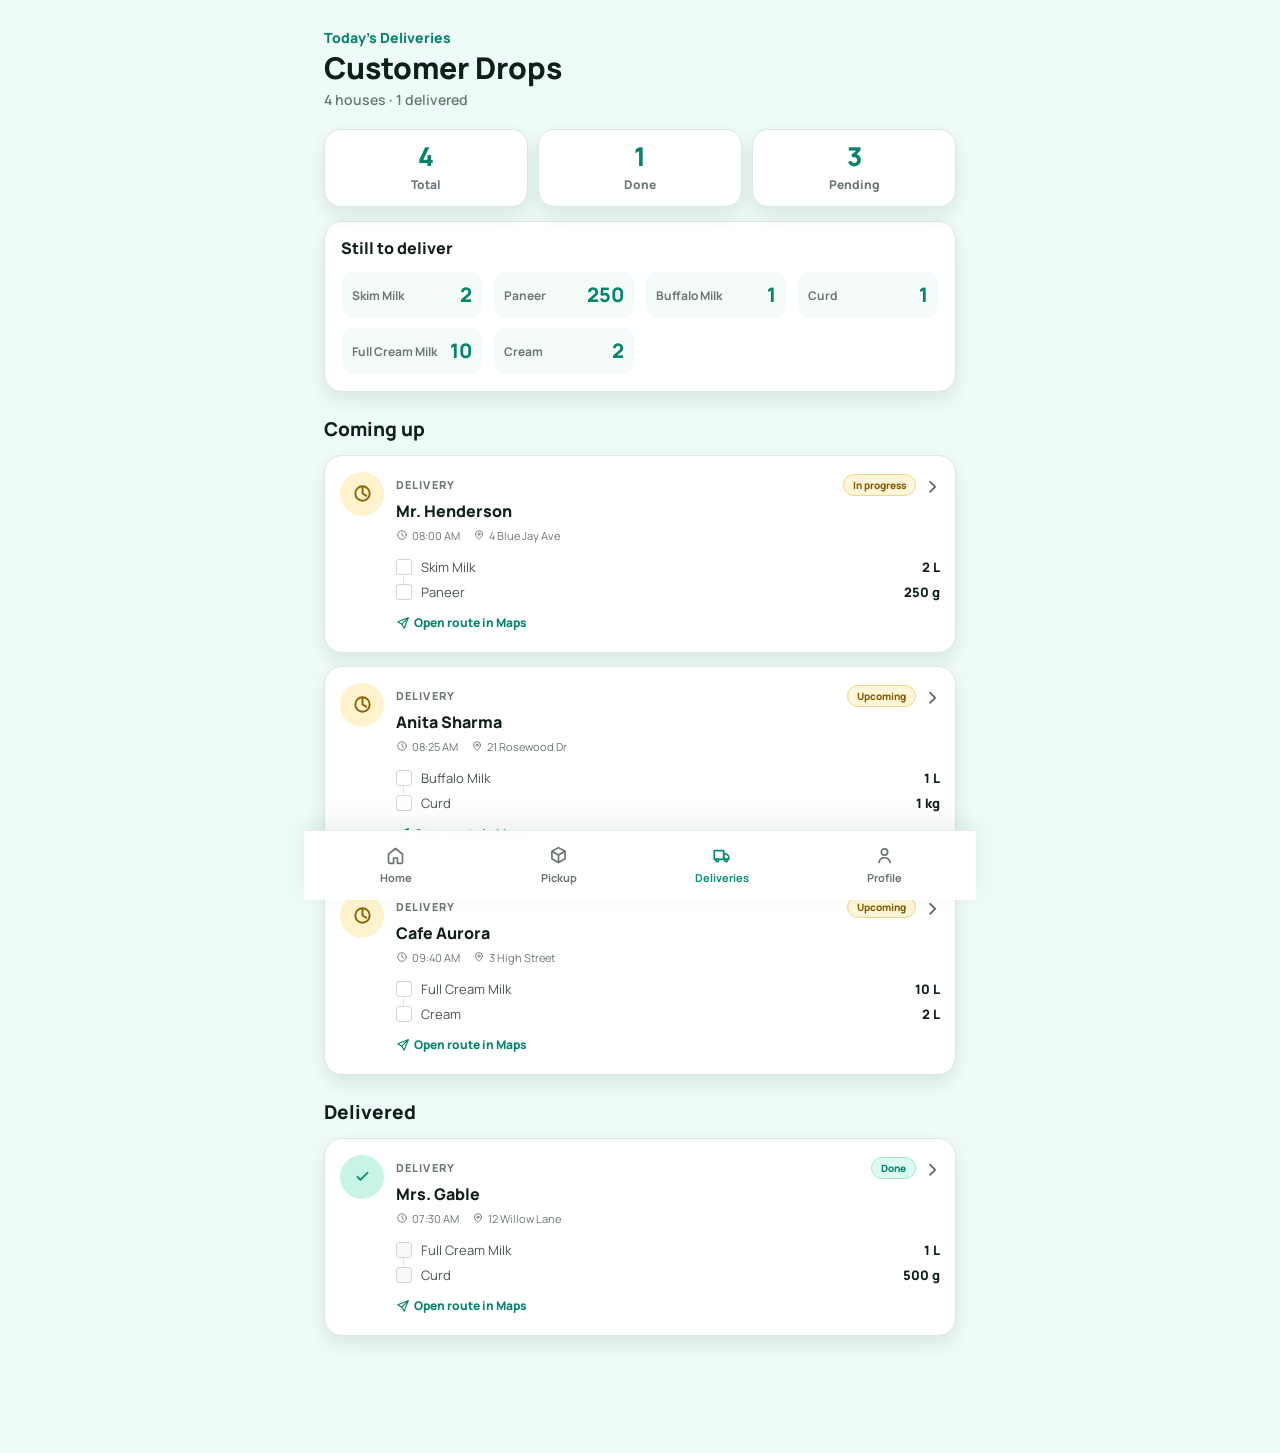
==== deliveries.html @ 5f8d316f "Add files via upload" ====
<!DOCTYPE html>
<html lang="en">
  <head>
    <!--
      Deliveries page bhi same mobile-first setup use karta hai.
      Isse Home, Pickup aur Deliveries pages ek hi app ka part lagte hain.
    -->
    <meta charset="UTF-8" />
    <meta name="viewport" content="width=device-width, initial-scale=1.0" />
    <title>Deliveries - Morning Drop</title>

    <!--
      Same Manrope font yahan bhi use ho raha hai taaki typography poori app mein consistent rahe.
      Agar app ka font later change karna ho to sab pages ke font links ko same update karna.
    -->
    <link rel="preconnect" href="https://fonts.googleapis.com" />
    <link rel="preconnect" href="https://fonts.gstatic.com" crossorigin />
    <link
      href="https://fonts.googleapis.com/css2?family=Manrope:wght@400;500;600;700;800&display=swap"
      rel="stylesheet"
    />
    <link rel="stylesheet" href="styles.css" />
  </head>
  <body>
    <!--
      app-shell mobile canvas maintain karta hai. page-shell top spacing deta hai
      kyunki is screen par Home jaisa green hero header nahi hai.
    -->
    <main class="app-shell page-shell" aria-label="Morning Drop deliveries screen">
      <!--
        Page header user ko batata hai ki woh customer delivery route par hai.
        Subtitle mein total houses aur already delivered count quick summary ke form mein hai.
      -->
      <header class="page-header">
        <p class="page-kicker">Today's Deliveries</p>
        <h1 class="page-title">Customer Drops</h1>
        <p class="page-subtitle">4 houses · 1 delivered</p>
      </header>

      <!--
        Delivery stats strip route ka high-level count dikhata hai:
        total stops, done stops aur pending stops. Yeh rider ko workload instantly batata hai.
      -->
      <section class="stats-grid" aria-label="Delivery progress summary">
        <article class="stat-card">
          <strong>4</strong>
          <span>Total</span>
        </article>
        <article class="stat-card">
          <strong>1</strong>
          <span>Done</span>
        </article>
        <article class="stat-card">
          <strong>3</strong>
          <span>Pending</span>
        </article>
      </section>

      <!--
        Still to deliver panel pending products ka total snapshot dikhata hai.
        Backend aane par yeh values remaining delivery stops se calculate ho sakti hain.
      -->
      <section class="summary-panel" aria-label="Still to deliver">
        <h2>Still to deliver</h2>
        <div class="summary-grid">
          <article class="summary-item">
            <span>Skim Milk</span>
            <strong>2</strong>
          </article>
          <article class="summary-item">
            <span>Paneer</span>
            <strong>250</strong>
          </article>
          <article class="summary-item">
            <span>Buffalo Milk</span>
            <strong>1</strong>
          </article>
          <article class="summary-item">
            <span>Curd</span>
            <strong>1</strong>
          </article>
          <article class="summary-item">
            <span>Full Cream Milk</span>
            <strong>10</strong>
          </article>
          <article class="summary-item">
            <span>Cream</span>
            <strong>2</strong>
          </article>
        </div>
      </section>

      <!--
        Coming up section pending/in-progress deliveries ko route order mein list karta hai.
        Same stop-card component reuse ho raha hai, taaki future data rendering simple rahe.
      -->
      <section class="route-section">
        <h2 class="section-title">Coming up</h2>

        <article class="stop-card">
          <div class="status-icon progress" aria-hidden="true">
            <svg viewBox="0 0 24 24">
              <path d="M12 5v7l4.2 2.5" />
              <circle cx="12" cy="12" r="8.2" />
            </svg>
          </div>
          <div class="stop-content">
            <div class="stop-topline">
              <p class="stop-type">Delivery</p>
              <span class="status-pill progress-pill">In progress</span>
              <span class="chevron" aria-hidden="true">&rsaquo;</span>
            </div>
            <h3>Mr. Henderson</h3>
            <div class="meta-row">
              <span>
                <svg viewBox="0 0 24 24" aria-hidden="true">
                  <circle cx="12" cy="12" r="8.5" />
                  <path d="M12 7.5v5l3.1 1.9" />
                </svg>
                08:00 AM
              </span>
              <span>
                <svg viewBox="0 0 24 24" aria-hidden="true">
                  <path d="M19 10.3c0 5.2-7 10.2-7 10.2s-7-5-7-10.2a7 7 0 0 1 14 0Z" />
                  <circle cx="12" cy="10.3" r="2.2" />
                </svg>
                4 Blue Jay Ave
              </span>
            </div>
            <ul class="items-list">
              <li>
                <span class="fake-check"></span>
                <span>Skim Milk</span>
                <strong>2 L</strong>
              </li>
              <li>
                <span class="fake-check"></span>
                <span>Paneer</span>
                <strong>250 g</strong>
              </li>
            </ul>
            <p class="maps-label">
              <svg viewBox="0 0 24 24" aria-hidden="true">
                <path d="M21 3 10 14" />
                <path d="m21 3-7 18-4-7-7-4 18-7Z" />
              </svg>
              Open route in Maps
            </p>
          </div>
        </article>

        <article class="stop-card">
          <div class="status-icon progress" aria-hidden="true">
            <svg viewBox="0 0 24 24">
              <path d="M12 5v7l4.2 2.5" />
              <circle cx="12" cy="12" r="8.2" />
            </svg>
          </div>
          <div class="stop-content">
            <div class="stop-topline">
              <p class="stop-type">Delivery</p>
              <span class="status-pill progress-pill">Upcoming</span>
              <span class="chevron" aria-hidden="true">&rsaquo;</span>
            </div>
            <h3>Anita Sharma</h3>
            <div class="meta-row">
              <span>
                <svg viewBox="0 0 24 24" aria-hidden="true">
                  <circle cx="12" cy="12" r="8.5" />
                  <path d="M12 7.5v5l3.1 1.9" />
                </svg>
                08:25 AM
              </span>
              <span>
                <svg viewBox="0 0 24 24" aria-hidden="true">
                  <path d="M19 10.3c0 5.2-7 10.2-7 10.2s-7-5-7-10.2a7 7 0 0 1 14 0Z" />
                  <circle cx="12" cy="10.3" r="2.2" />
                </svg>
                21 Rosewood Dr
              </span>
            </div>
            <ul class="items-list">
              <li>
                <span class="fake-check"></span>
                <span>Buffalo Milk</span>
                <strong>1 L</strong>
              </li>
              <li>
                <span class="fake-check"></span>
                <span>Curd</span>
                <strong>1 kg</strong>
              </li>
            </ul>
            <p class="maps-label">
              <svg viewBox="0 0 24 24" aria-hidden="true">
                <path d="M21 3 10 14" />
                <path d="m21 3-7 18-4-7-7-4 18-7Z" />
              </svg>
              Open route in Maps
            </p>
          </div>
        </article>

        <article class="stop-card">
          <div class="status-icon progress" aria-hidden="true">
            <svg viewBox="0 0 24 24">
              <path d="M12 5v7l4.2 2.5" />
              <circle cx="12" cy="12" r="8.2" />
            </svg>
          </div>
          <div class="stop-content">
            <div class="stop-topline">
              <p class="stop-type">Delivery</p>
              <span class="status-pill progress-pill">Upcoming</span>
              <span class="chevron" aria-hidden="true">&rsaquo;</span>
            </div>
            <h3>Cafe Aurora</h3>
            <div class="meta-row">
              <span>
                <svg viewBox="0 0 24 24" aria-hidden="true">
                  <circle cx="12" cy="12" r="8.5" />
                  <path d="M12 7.5v5l3.1 1.9" />
                </svg>
                09:40 AM
              </span>
              <span>
                <svg viewBox="0 0 24 24" aria-hidden="true">
                  <path d="M19 10.3c0 5.2-7 10.2-7 10.2s-7-5-7-10.2a7 7 0 0 1 14 0Z" />
                  <circle cx="12" cy="10.3" r="2.2" />
                </svg>
                3 High Street
              </span>
            </div>
            <ul class="items-list">
              <li>
                <span class="fake-check"></span>
                <span>Full Cream Milk</span>
                <strong>10 L</strong>
              </li>
              <li>
                <span class="fake-check"></span>
                <span>Cream</span>
                <strong>2 L</strong>
              </li>
            </ul>
            <p class="maps-label">
              <svg viewBox="0 0 24 24" aria-hidden="true">
                <path d="M21 3 10 14" />
                <path d="m21 3-7 18-4-7-7-4 18-7Z" />
              </svg>
              Open route in Maps
            </p>
          </div>
        </article>
      </section>

      <!--
        Delivered section completed customer drops ko separate rakhta hai.
        Isse rider pending kaam aur completed history ko easily distinguish kar sakta hai.
      -->
      <section class="route-section">
        <h2 class="section-title">Delivered</h2>

        <article class="stop-card">
          <div class="status-icon done" aria-hidden="true">
            <svg viewBox="0 0 24 24">
              <path d="m6.2 12.4 3.4 3.4 8.2-8.2" />
            </svg>
          </div>
          <div class="stop-content">
            <div class="stop-topline">
              <p class="stop-type">Delivery</p>
              <span class="status-pill">Done</span>
              <span class="chevron" aria-hidden="true">&rsaquo;</span>
            </div>
            <h3>Mrs. Gable</h3>
            <div class="meta-row">
              <span>
                <svg viewBox="0 0 24 24" aria-hidden="true">
                  <circle cx="12" cy="12" r="8.5" />
                  <path d="M12 7.5v5l3.1 1.9" />
                </svg>
                07:30 AM
              </span>
              <span>
                <svg viewBox="0 0 24 24" aria-hidden="true">
                  <path d="M19 10.3c0 5.2-7 10.2-7 10.2s-7-5-7-10.2a7 7 0 0 1 14 0Z" />
                  <circle cx="12" cy="10.3" r="2.2" />
                </svg>
                12 Willow Lane
              </span>
            </div>
            <ul class="items-list">
              <li>
                <span class="fake-check disabled"></span>
                <span>Full Cream Milk</span>
                <strong>1 L</strong>
              </li>
              <li>
                <span class="fake-check disabled"></span>
                <span>Curd</span>
                <strong>500 g</strong>
              </li>
            </ul>
            <p class="maps-label">
              <svg viewBox="0 0 24 24" aria-hidden="true">
                <path d="M21 3 10 14" />
                <path d="m21 3-7 18-4-7-7-4 18-7Z" />
              </svg>
              Open route in Maps
            </p>
          </div>
        </article>
      </section>
    </main>

    <!--
      Bottom nav same app navigation dikhata hai. Deliveries active hai,
      aur baaki tabs real links hain taaki pages ke beech move kar sakein.
    -->
    <nav class="bottom-nav" aria-label="Main navigation">
      <a class="nav-item" href="index.html">
        <svg viewBox="0 0 24 24" aria-hidden="true">
          <path d="m4 10.5 8-6.5 8 6.5v8.8a1.7 1.7 0 0 1-1.7 1.7h-4.1v-6.1H9.8V21H5.7A1.7 1.7 0 0 1 4 19.3v-8.8Z" />
        </svg>
        Home
      </a>
      <a class="nav-item" href="pickup.html">
        <svg viewBox="0 0 24 24" aria-hidden="true">
          <path d="m12 3 7.5 4.2v8.6L12 20l-7.5-4.2V7.2L12 3Z" />
          <path d="M4.8 7.4 12 11.5l7.2-4.1" />
          <path d="M12 11.5V20" />
        </svg>
        Pickup
      </a>
      <a class="nav-item active" href="deliveries.html">
        <svg viewBox="0 0 24 24" aria-hidden="true">
          <path d="M3.7 6.5h10.8v10H3.7z" />
          <path d="M14.5 10h3.2l2.6 3.1v3.4h-5.8z" />
          <circle cx="7.2" cy="17.4" r="1.6" />
          <circle cx="17.3" cy="17.4" r="1.6" />
        </svg>
        Deliveries
      </a>
      <a class="nav-item" href="profile.html">
        <svg viewBox="0 0 24 24" aria-hidden="true">
          <circle cx="12" cy="8" r="3.6" />
          <path d="M5.5 20c.9-3.6 3.2-5.4 6.5-5.4s5.6 1.8 6.5 5.4" />
        </svg>
        Profile
      </a>
    </nav>

    <script src="script.js"></script>
  </body>
</html>
---- styles.css ----
:root {
  /*
    Theme tokens app ke design ka central control room hain.
    Agar future mein color palette, card shadow, ya brand green change karna ho,
    to mostly yahin variables update karne se poori app ka look change ho jayega.
  */
  --bg: #effbf6;
  --surface: #ffffff;
  --ink: #111f1c;
  --muted: #6b7774;
  --line: #dbe9e5;
  --teal: #078f74;
  --teal-deep: #06856c;
  --teal-soft: #c8f4e8;
  --amber: #f6b419;
  --amber-soft: #fff0c8;
  --shadow: 0 8px 18px rgba(19, 76, 65, 0.11);
  font-family: "Manrope", system-ui, -apple-system, BlinkMacSystemFont, "Segoe UI", sans-serif;
}

/*
  Yeh reset ensure karta hai ki padding/border element ke total size ke andar count ho.
  Isse cards aur nav ki width predictable rehti hai jab hum spacing edit karte hain.
*/
* {
  box-sizing: border-box;
}

/*
  Body poori app ka base background aur text color set karta hai.
  Mint background Lovable preview wala light fresh delivery-app feel create karta hai.
*/
body {
  margin: 0;
  min-height: 100vh;
  color: var(--ink);
  background: var(--bg);
}

/*
  Saare inline SVG icons ke liye common style. Stroke currentColor use karta hai,
  isliye icon ka color parent class se control hota hai, alag-alag SVG edit nahi karne padte.
*/
svg {
  display: block;
  width: 100%;
  height: 100%;
  fill: none;
  stroke: currentColor;
  stroke-linecap: round;
  stroke-linejoin: round;
  stroke-width: 1.9;
}

/*
  app-shell app ka mobile canvas hai. Width max 672px rakhi hai taaki desktop par bhi
  app stretched website jaisa na lage, balki mobile app preview jaisa centered dikhe.
*/
.app-shell {
  width: min(100%, 672px);
  margin: 0 auto;
  padding: 0 18px 104px;
}

/*
  Hero top green dashboard block hai. Negative side margin se yeh app-shell padding ke
  bahar tak spread hota hai, aur bottom rounded corners preview jaisa shape dete hain.
*/
.hero {
  margin: 0 -18px;
  background: var(--teal);
  border-radius: 0 0 22px 22px;
}

/*
  Hero inner content ke around breathing space deta hai.
  Agar top header zyada tall/compact chahiye ho to padding yahin change karna.
*/
.hero-inner {
  padding: 26px 18px 24px;
}

/*
  Greeting rider name ke upar small supportive text hai.
  Iska white transparent color hierarchy banata hai: greeting secondary, name primary.
*/
.greeting {
  margin: 0 0 2px;
  color: rgba(255, 255, 255, 0.76);
  font-size: 14px;
  font-weight: 500;
}

/*
  H1 rider ka naam show karta hai. Font weight high rakha hai taaki dashboard mein
  user identity instantly visible ho.
*/
h1 {
  margin: 0 0 21px;
  color: #fff;
  font-size: 24px;
  line-height: 1.1;
  font-weight: 800;
  letter-spacing: 0;
}

/*
  Progress panel hero ke andar translucent card effect banata hai.
  Yeh aaj ke route progress ko header ke andar neatly group karta hai.
*/
.progress-panel {
  padding: 17px 16px 18px;
  border-radius: 18px;
  color: #fff;
  background: rgba(255, 255, 255, 0.12);
}

/*
  Progress row left side label aur right side completed-stop count ko align karta hai.
  Space-between se count hamesha right edge par rahega.
*/
.progress-row {
  display: flex;
  align-items: center;
  justify-content: space-between;
  gap: 16px;
  margin-bottom: 12px;
  font-size: 14px;
  font-weight: 600;
}

.progress-row strong {
  font-size: 14px;
  font-weight: 800;
}

/*
  Progress track yellow fill ke peeche ka base rail hai.
  Rounded pill shape se progress bar app ke soft design system ke saath match karta hai.
*/
.progress-track {
  height: 8px;
  overflow: hidden;
  border-radius: 999px;
  background: rgba(255, 255, 255, 0.19);
}

/*
  Progress fill actual completed progress dikhaata hai. 3/7 roughly 43% hota hai,
  isliye width 43% hai. Backend data aane par yeh value JS se dynamic ho sakti hai.
*/
.progress-fill {
  display: block;
  width: 43%;
  height: 100%;
  border-radius: inherit;
  background: var(--amber);
}

/*
  Quick actions grid Pickups aur Deliveries cards ko side-by-side arrange karta hai.
  Mobile par equal columns se dono cards balanced dikhte hain.
*/
.quick-actions {
  display: grid;
  grid-template-columns: repeat(2, minmax(0, 1fr));
  gap: 12px;
  margin-top: 24px;
}

/*
  Yeh shared card surface hai jo shortcut cards aur stop cards dono ko same white card,
  border aur soft shadow deta hai. Isse app ka visual system consistent rehta hai.
*/
.action-card,
.stop-card {
  background: var(--surface);
  border: 1px solid var(--line);
  box-shadow: var(--shadow);
}

/*
  Action card ke andar icon upar aur text neeche arrange hota hai.
  Min-height fixed hai taaki dono shortcut cards same height ke dikhein.
*/
.action-card {
  min-height: 122px;
  padding: 17px 16px;
  border-radius: 17px;
  display: flex;
  flex-direction: column;
  justify-content: center;
  gap: 14px;
}

/*
  Icon bubble small circular background banata hai. Yeh card ko scan-friendly banata hai,
  taaki user pickup/delivery type ko text padhe bina bhi pehchaan sake.
*/
.icon-bubble {
  display: grid;
  place-items: center;
  width: 40px;
  height: 40px;
  border-radius: 50%;
}

.icon-bubble svg {
  width: 22px;
  height: 22px;
}

/*
  Yeh icon bubble color variants hain. Amber pickup ko warm collection feel deta hai,
  mint delivery ko green app theme ke saath connect karta hai.
*/
.amber {
  color: #5a3d05;
  background: var(--amber-soft);
}

.mint {
  color: var(--teal-deep);
  background: var(--teal-soft);
}

/*
  Shortcut card text styling title ko bold aur subtitle ko muted banata hai.
  Isse card mein action name prominent aur description secondary rehta hai.
*/
.action-card h2 {
  margin: 0 0 2px;
  font-size: 16px;
  line-height: 1.2;
  font-weight: 800;
}

.action-card p {
  margin: 0;
  color: var(--muted);
  font-size: 12px;
  line-height: 1.35;
}

/*
  Route section har major content block ke beech vertical gap deta hai,
  jaise Recent aur Up next sections ek doosre se clearly separate dikhein.
*/
.route-section {
  margin-top: 26px;
}

/*
  Section title list ke label hain. Bold weight se user ko clear grouping milti hai:
  kaunse stops recent hain aur kaunse upcoming.
*/
.section-title {
  margin: 0 0 14px;
  font-size: 19px;
  line-height: 1.2;
  font-weight: 800;
}

/*
  Section heading row title aur right-side action label ko ek line mein align karta hai.
  Up next mein "View all" isi layout ki wajah se right side par dikhta hai.
*/
.section-heading-row {
  display: flex;
  align-items: center;
  justify-content: space-between;
  gap: 16px;
}

/*
  View all abhi sirf static text hai, but color aur weight se clickable jaisa signal deta hai.
  Jab Deliveries page banega, isi element ko real link/button mein convert kar sakte hain.
*/
.view-all {
  color: var(--teal);
  font-size: 13px;
  font-weight: 800;
}

/*
  Stop card individual route stop ka full UI block hai.
  Grid layout left mein status icon aur right mein details rakhkar card ko easy-to-scan banata hai.
*/
.stop-card {
  position: relative;
  display: grid;
  grid-template-columns: 44px 1fr;
  gap: 12px;
  margin-bottom: 13px;
  padding: 16px 15px 17px;
  border-radius: 18px;
}

/*
  Status icon stop ka current state visually show karta hai, jaise done ya in progress.
  Circular pastel background preview ke soft mobile app style ko maintain karta hai.
*/
.status-icon {
  display: grid;
  place-items: center;
  width: 44px;
  height: 44px;
  border-radius: 50%;
  color: var(--teal);
  background: var(--teal-soft);
}

.status-icon svg {
  width: 21px;
  height: 21px;
  stroke-width: 2.2;
}

/*
  Yeh status icon variants hain. Pickup done ke liye amber tone aur in-progress ke liye
  warm yellow use kiya hai, taaki states visually different dikhein.
*/
.pickup-done {
  color: #1d1906;
  background: var(--amber-soft);
}

.progress {
  color: #8d6400;
  background: #fff3ce;
}

/*
  Stop content ko min-width 0 dena important hai. Isse long customer names/address
  card ko screen se bahar push nahi karte aur text wrap ho sakta hai.
*/
.stop-content {
  min-width: 0;
}

/*
  Stop top line mein route type, status badge aur chevron ek row mein aate hain.
  Yeh card ka quick summary header hai.
*/
.stop-topline {
  display: flex;
  align-items: center;
  min-height: 23px;
  gap: 8px;
}

/*
  Stop type uppercase small label hai. Yeh user ko batata hai ki card delivery hai ya pickup,
  without competing with customer/farm name.
*/
.stop-type {
  margin: 0;
  color: var(--muted);
  font-size: 11px;
  font-weight: 800;
  letter-spacing: 1.1px;
  text-transform: uppercase;
}

/*
  Status pill current state ko compact badge ke form mein dikhata hai.
  Done badge green hai kyunki completed state positive/finished feel deti hai.
*/
.status-pill {
  margin-left: auto;
  padding: 3px 9px;
  border: 1px solid #a9e1d0;
  border-radius: 999px;
  color: var(--teal-deep);
  background: #dcfaef;
  font-size: 10px;
  font-weight: 800;
  white-space: nowrap;
}

/*
  In-progress badge ka color Done se different hai, taaki rider ko active stop
  quickly identify ho jaye.
*/
.progress-pill {
  color: #845d00;
  border-color: #f3d68b;
  background: #fff5d8;
}

/*
  Chevron preview jaisa detail-page affordance deta hai, par abhi visual-only hai.
  Jab stop detail page banega, card click behavior yahin se meaningful hoga.
*/
.chevron {
  color: #52605d;
  font-size: 26px;
  line-height: 1;
}

/*
  Stop card h3 customer ya farm ka naam hai. Yeh card ka primary information point hai,
  isliye bold aur readable size mein rakha hai.
*/
.stop-card h3 {
  margin: 3px 0 7px;
  overflow-wrap: anywhere;
  font-size: 16px;
  line-height: 1.25;
  font-weight: 800;
}

/*
  Meta row time aur address ko compact line mein dikhata hai.
  flex-wrap ki wajah se chhoti screens par overlap nahi hota, line break ho jaata hai.
*/
.meta-row {
  display: flex;
  flex-wrap: wrap;
  gap: 8px 13px;
  color: var(--muted);
  font-size: 11px;
}

.meta-row span,
.maps-label {
  display: inline-flex;
  align-items: center;
  gap: 4px;
}

.meta-row svg {
  width: 12px;
  height: 12px;
  stroke-width: 1.8;
}

/*
  Items list stop ke andar deliver/collect hone wale products show karti hai.
  Grid gap aur margin se checklist card content ke saath balanced dikhti hai.
*/
.items-list {
  position: relative;
  display: grid;
  gap: 7px;
  margin: 15px 0 12px;
  padding: 0;
  list-style: none;
}

/*
  Items list ki pale vertical line checklist ko grouped feel deti hai,
  jaise preview mein products ek connected mini-list ke form mein dikhte hain.
*/
.items-list::before {
  content: "";
  position: absolute;
  left: 7px;
  top: 2px;
  bottom: 2px;
  width: 1px;
  background: #d9eee8;
}

/*
  Har product row 3 columns use karti hai: fake checkbox, product name, quantity.
  Quantity right aligned hai taaki rider amounts quickly compare kar sake.
*/
.items-list li {
  display: grid;
  grid-template-columns: 16px 1fr auto;
  align-items: center;
  gap: 9px;
  min-height: 18px;
  color: #495550;
  font-size: 13px;
}

.items-list strong {
  color: var(--ink);
  font-size: 13px;
  font-weight: 800;
}

/*
  Fake checkbox abhi sirf design element hai, actual input nahi.
  Later jab task completion add karenge, ise real checkbox/button behavior de sakte hain.
*/
.fake-check {
  position: relative;
  z-index: 1;
  width: 16px;
  height: 16px;
  border: 1.5px solid #cbd8d4;
  border-radius: 3px;
  background: #fff;
}

/*
  Disabled checkbox completed stops ke products ko inactive/muted feel deta hai.
  Isse user samajhta hai ki yeh stop already done hai.
*/
.fake-check.disabled {
  background: #f7faf9;
}

/*
  Maps label route action ka placeholder hai. Abhi static hai, but later isko
  Google Maps deep link se connect karenge.
*/
.maps-label {
  margin: 0;
  color: var(--teal-deep);
  font-size: 12px;
  font-weight: 800;
}

.maps-label svg {
  width: 14px;
  height: 14px;
}

/*
  Bottom nav fixed hai, isliye route list scroll karte waqt bhi main tabs visible rehte hain.
  Padding bottom app-shell mein extra diya gaya hai taaki content nav ke peeche hide na ho.
*/
.bottom-nav {
  position: fixed;
  z-index: 10;
  right: 0;
  bottom: 0;
  left: 0;
  display: grid;
  grid-template-columns: repeat(4, 1fr);
  width: min(100%, 672px);
  height: 70px;
  margin: 0 auto;
  padding: 8px 10px 10px;
  border-top: 1px solid #e4eeea;
  background: rgba(255, 255, 255, 0.96);
  box-shadow: 0 -8px 22px rgba(25, 70, 60, 0.08);
  backdrop-filter: blur(12px);
}

/*
  Nav item icon aur label ko vertical stack mein rakhta hai.
  Yeh ab anchor links hain, isliye text-decoration remove karke app-tab jaisa look maintain kiya hai.
*/
.nav-item {
  display: flex;
  flex-direction: column;
  align-items: center;
  justify-content: center;
  gap: 4px;
  min-width: 0;
  color: #697470;
  font-size: 11px;
  font-weight: 700;
  text-decoration: none;
}

.nav-item svg {
  width: 21px;
  height: 21px;
}

/*
  Active nav item current page highlight karta hai.
  Abhi Home active hai; Pickup/Deliveries/Profile pages banne par active class switch hogi.
*/
.nav-item.active {
  color: var(--teal);
}

/*
  Navbar hover/focus state clickable tabs ko clear feedback deta hai.
  Color active Home/Pickup/Deliveries/Profile ke same teal family mein rakha hai.
*/
.nav-item:hover,
.nav-item:focus-visible {
  color: var(--teal);
}

.nav-item:focus-visible {
  outline: 2px solid var(--teal-soft);
  outline-offset: -4px;
  border-radius: 12px;
}

/*
  Home page card boundary Lovable preview jaisi subtle 1px outline deta hai.
  Hover par border thoda teal/amber feel leta hai aur card halka lift hota hai,
  lekin card ki actual width/layout same rehti hai.
*/
.home-page .action-card,
.home-page .stop-card {
  border-width: 1px;
  border-color: #d6e7e2;
  transition: border-color 160ms ease, box-shadow 160ms ease, transform 160ms ease;
}

.home-page .action-card:hover,
.home-page .stop-card:hover {
  border-color: #b8ded3;
  box-shadow: 0 10px 22px rgba(19, 76, 65, 0.14);
  transform: translateY(-1px);
}

.home-page .action-card:first-child:hover {
  border-color: #f2d88f;
}

.home-page .maps-label:hover,
.home-page .view-all:hover {
  color: #06745f;
}

/*
  Pickup page cards ko bhi Home jaisa same Lovable-style 1px boundary aur hover polish milta hai.
  Scope pickup-page par hai, isliye yeh styling sirf Pickup screen ke summary aur stop cards par apply hoti hai.
*/
.pickup-page .summary-panel,
.pickup-page .stop-card {
  border-width: 1px;
  border-color: #d6e7e2;
  transition: border-color 160ms ease, box-shadow 160ms ease, transform 160ms ease;
}

.pickup-page .summary-panel:hover,
.pickup-page .stop-card:hover {
  border-color: #f2d88f;
  box-shadow: 0 10px 22px rgba(19, 76, 65, 0.14);
  transform: translateY(-1px);
}

.pickup-page .maps-label:hover {
  color: #06745f;
}

/*
  page-shell un pages ke liye hai jahan Home jaisa green hero nahi hota.
  Pickup page mein top se normal spacing chahiye, isliye yeh extra padding deta hai.
*/
.page-shell {
  padding-top: 28px;
}

/*
  Page header route-specific screens ka intro area hai.
  Kicker, title aur subtitle milkar current workflow ka context clear karte hain.
*/
.page-header {
  margin-bottom: 20px;
}

/*
  Kicker small label hai jo page category batata hai, jaise Today's Pickups.
  Green color se yeh app theme se connected lagta hai.
*/
.page-kicker {
  margin: 0 0 4px;
  color: var(--teal-deep);
  font-size: 14px;
  font-weight: 800;
}

/*
  Page title Pickup screen ka main heading hai.
  Home ke h1 se alag class use ki hai taaki white hero style yahan apply na ho.
*/
.page-title {
  margin: 0 0 6px;
  color: var(--ink);
  font-size: 30px;
  line-height: 1.1;
  font-weight: 800;
}

/*
  Subtitle route size aur purpose batata hai.
  Yeh secondary information hai, isliye muted color mein rakha hai.
*/
.page-subtitle {
  margin: 0;
  color: var(--muted);
  font-size: 14px;
  font-weight: 600;
}

/*
  Summary panel Pickup route ka total collection snapshot dikhata hai.
  White card surface se yeh route stops se pehle ek clear overview block ban jata hai.
*/
.summary-panel {
  padding: 17px 16px;
  border: 1px solid var(--line);
  border-radius: 18px;
  background: var(--surface);
  box-shadow: var(--shadow);
}

.summary-panel h2 {
  margin: 0 0 14px;
  font-size: 16px;
  line-height: 1.2;
  font-weight: 800;
}

/*
  Summary grid total products ko compact chips/cards mein arrange karta hai.
  auto-fit ki wajah se screen width ke hisaab se columns adjust ho jaate hain.
*/
.summary-grid {
  display: grid;
  grid-template-columns: repeat(auto-fit, minmax(118px, 1fr));
  gap: 10px;
}

/*
  Summary item product name aur total quantity ko separate hierarchy deta hai.
  Future backend integration mein yahi blocks dynamic data se render ho sakte hain.
*/
.summary-item {
  display: flex;
  align-items: center;
  justify-content: space-between;
  gap: 10px;
  min-height: 46px;
  padding: 10px 11px;
  border-radius: 13px;
  background: #f4fbf8;
}

.summary-item span {
  color: var(--muted);
  font-size: 12px;
  font-weight: 700;
}

.summary-item strong {
  color: var(--teal-deep);
  font-size: 20px;
  line-height: 1;
  font-weight: 800;
}

/*
  Stats grid Deliveries page ke top counters ko 3 equal columns mein rakhta hai.
  Yeh route workload ko quickly summarize karta hai: Total, Done, Pending.
*/
.stats-grid {
  display: grid;
  grid-template-columns: repeat(3, minmax(0, 1fr));
  gap: 10px;
  margin-bottom: 14px;
}

/*
  Stat card individual count ko highlight karta hai.
  White card surface page ke baaki cards ke saath consistent rehta hai.
*/
.stat-card {
  display: grid;
  gap: 4px;
  min-height: 78px;
  place-items: center;
  padding: 12px 8px;
  border: 1px solid var(--line);
  border-radius: 16px;
  background: var(--surface);
  box-shadow: var(--shadow);
}

.stat-card strong {
  color: var(--teal-deep);
  font-size: 26px;
  line-height: 1;
  font-weight: 800;
}

.stat-card span {
  color: var(--muted);
  font-size: 12px;
  font-weight: 800;
}

/*
  Profile shell profile screen ke content ko thoda compact width feel deta hai.
  Same app-shell ke andar rehte hue profile blocks neatly stack hote hain.
*/
.profile-shell {
  display: grid;
  gap: 14px;
}

/*
  Profile card rider identity ka hero block hai.
  Avatar, name, rider ID aur rating ko ek clean white card mein group karta hai.
*/
.profile-card {
  display: grid;
  grid-template-columns: 58px 1fr auto;
  align-items: center;
  gap: 14px;
  padding: 18px 16px;
  border: 1px solid var(--line);
  border-radius: 20px;
  background: var(--surface);
  box-shadow: var(--shadow);
}

/*
  Avatar initials user ko visual identity dete hain bina profile photo asset ke.
  Agar future mein actual photo add karni ho to isi block ko img se replace kar sakte hain.
*/
.avatar {
  display: grid;
  place-items: center;
  width: 58px;
  height: 58px;
  border-radius: 50%;
  color: #fff;
  background: var(--teal);
  font-size: 18px;
  font-weight: 800;
}

.profile-main {
  min-width: 0;
}

.profile-name {
  margin-bottom: 5px;
  font-size: 24px;
}

/*
  Rider ID secondary identifier hai. Muted color isliye use kiya hai taaki
  name primary rahe aur ID supporting info lage.
*/
.rider-id {
  margin: 0;
  color: var(--muted);
  font-size: 13px;
  font-weight: 700;
}

/*
  Rating badge rider performance ko compact form mein show karta hai.
  Star icon aur number ek scan-friendly chip banate hain.
*/
.rating-badge {
  display: inline-flex;
  align-items: center;
  gap: 5px;
  padding: 7px 9px;
  border-radius: 999px;
  color: #8d6400;
  background: #fff3ce;
  font-weight: 800;
}

.rating-badge svg {
  width: 15px;
  height: 15px;
  fill: currentColor;
  stroke-width: 1.4;
}

/*
  Details panel profile ke operational fields ko group karta hai.
  Yeh card future mein editable profile/settings data se populate ho sakta hai.
*/
.details-panel {
  padding: 6px 16px;
  border: 1px solid var(--line);
  border-radius: 20px;
  background: var(--surface);
  box-shadow: var(--shadow);
}

/*
  Detail row ek field display karta hai: icon, label aur value.
  Border separator rows ko readable banata hai without making separate cards.
*/
.detail-row {
  display: grid;
  grid-template-columns: 40px 1fr;
  align-items: center;
  gap: 12px;
  padding: 14px 0;
  border-bottom: 1px solid #edf4f1;
}

.detail-row:last-child {
  border-bottom: 0;
}

.detail-icon {
  display: grid;
  place-items: center;
  width: 40px;
  height: 40px;
  border-radius: 50%;
  color: var(--teal-deep);
  background: #e8faf3;
}

.detail-icon svg {
  width: 20px;
  height: 20px;
}

.detail-row p {
  margin: 0 0 3px;
  color: var(--muted);
  font-size: 12px;
  font-weight: 800;
}

.detail-row strong {
  color: var(--ink);
  font-size: 15px;
  line-height: 1.25;
  font-weight: 800;
}

/*
  Profile actions Settings aur Log out ko full-width buttons ke form mein dikhate hain.
  Abhi visual-only hain; future mein JS se actual flow connect kar sakte hain.
*/
.profile-actions {
  display: grid;
  gap: 10px;
}

.profile-button {
  display: inline-flex;
  align-items: center;
  justify-content: center;
  gap: 9px;
  width: 100%;
  min-height: 48px;
  border: 1px solid var(--line);
  border-radius: 15px;
  color: var(--ink);
  background: var(--surface);
  box-shadow: var(--shadow);
  font: inherit;
  font-size: 14px;
  font-weight: 800;
}

.profile-button svg {
  width: 18px;
  height: 18px;
}

.profile-button.danger {
  color: #b23b3b;
}

/*
  Larger screens ke liye small spacing adjustment hai.
  App still mobile width mein hi rahega, sirf side padding thoda balanced hota hai.
*/
@media (min-width: 720px) {
  .app-shell {
    padding-inline: 20px;
  }

  .hero {
    margin-inline: -20px;
  }
}

/*
  Small phones ke liye compact spacing. Isse cards screen mein fit rehte hain
  aur layout cramped ya overflowed nahi dikhta.
*/
@media (max-width: 420px) {
  .app-shell {
    padding-inline: 16px;
  }

  .hero {
    margin-inline: -16px;
  }

  .quick-actions {
    gap: 10px;
  }

  .action-card {
    min-height: 120px;
    padding: 16px 14px;
  }

  .stop-card {
    grid-template-columns: 42px 1fr;
    padding: 15px 13px 16px;
  }

  .status-icon {
    width: 42px;
    height: 42px;
  }
}

/*
  Bahut narrow screens ke liye fallback layout. Shortcut cards stack ho jaate hain
  aur badges wrap kar sakte hain, taaki text overlap na kare.
*/
@media (max-width: 340px) {
  .quick-actions {
    grid-template-columns: 1fr;
  }

  .progress-row,
  .stop-topline {
    align-items: flex-start;
  }

  .stop-topline {
    flex-wrap: wrap;
  }

  .status-pill {
    margin-left: 0;
  }
}
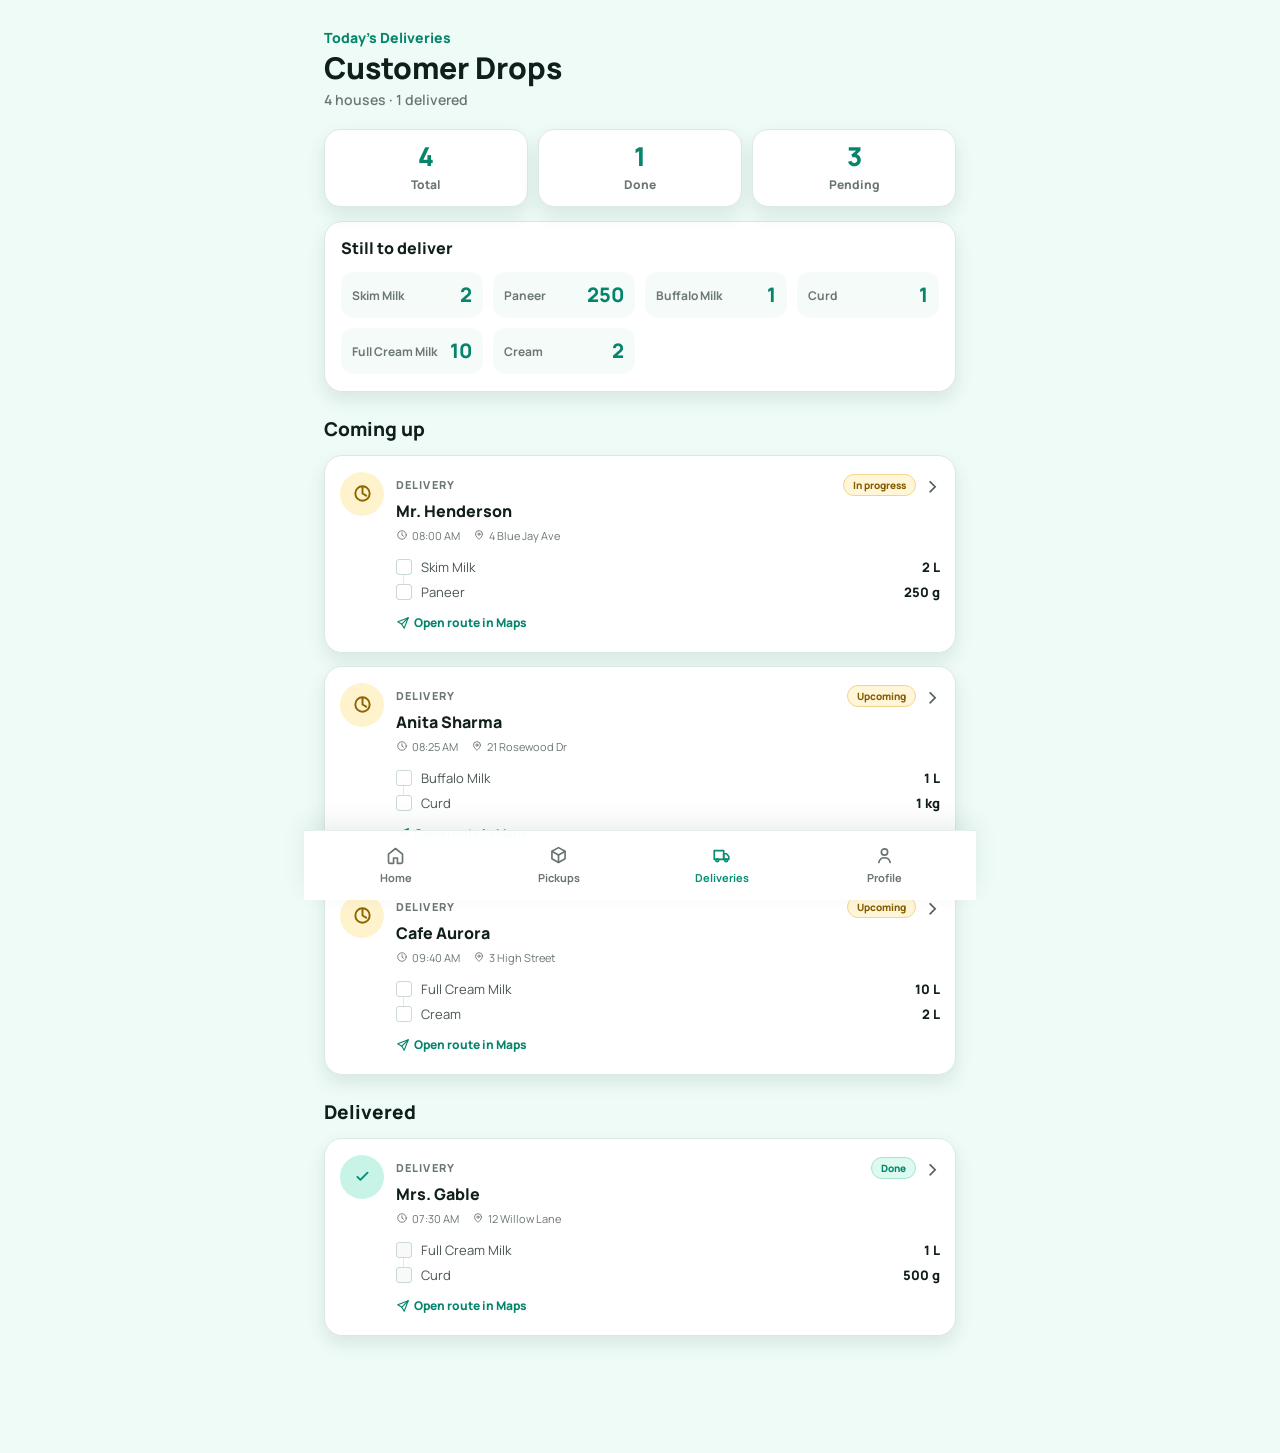
==== commit 9dfcacf4: "Update deliveries.html" ====
--- a/deliveries.html
+++ b/deliveries.html
@@ -21,7 +21,7 @@
     />
     <link rel="stylesheet" href="styles.css" />
   </head>
-  <body>
+  <body class="deliveries-page">
     <!--
       app-shell mobile canvas maintain karta hai. page-shell top spacing deta hai
       kyunki is screen par Home jaisa green hero header nahi hai.
@@ -94,7 +94,7 @@
         Coming up section pending/in-progress deliveries ko route order mein list karta hai.
         Same stop-card component reuse ho raha hai, taaki future data rendering simple rahe.
       -->
-      <section class="route-section">
+      <section class="route-section coming-up">
         <h2 class="section-title">Coming up</h2>
 
         <article class="stop-card">
@@ -331,7 +331,7 @@
           <path d="M4.8 7.4 12 11.5l7.2-4.1" />
           <path d="M12 11.5V20" />
         </svg>
-        Pickup
+        Pickups
       </a>
       <a class="nav-item active" href="deliveries.html">
         <svg viewBox="0 0 24 24" aria-hidden="true">
